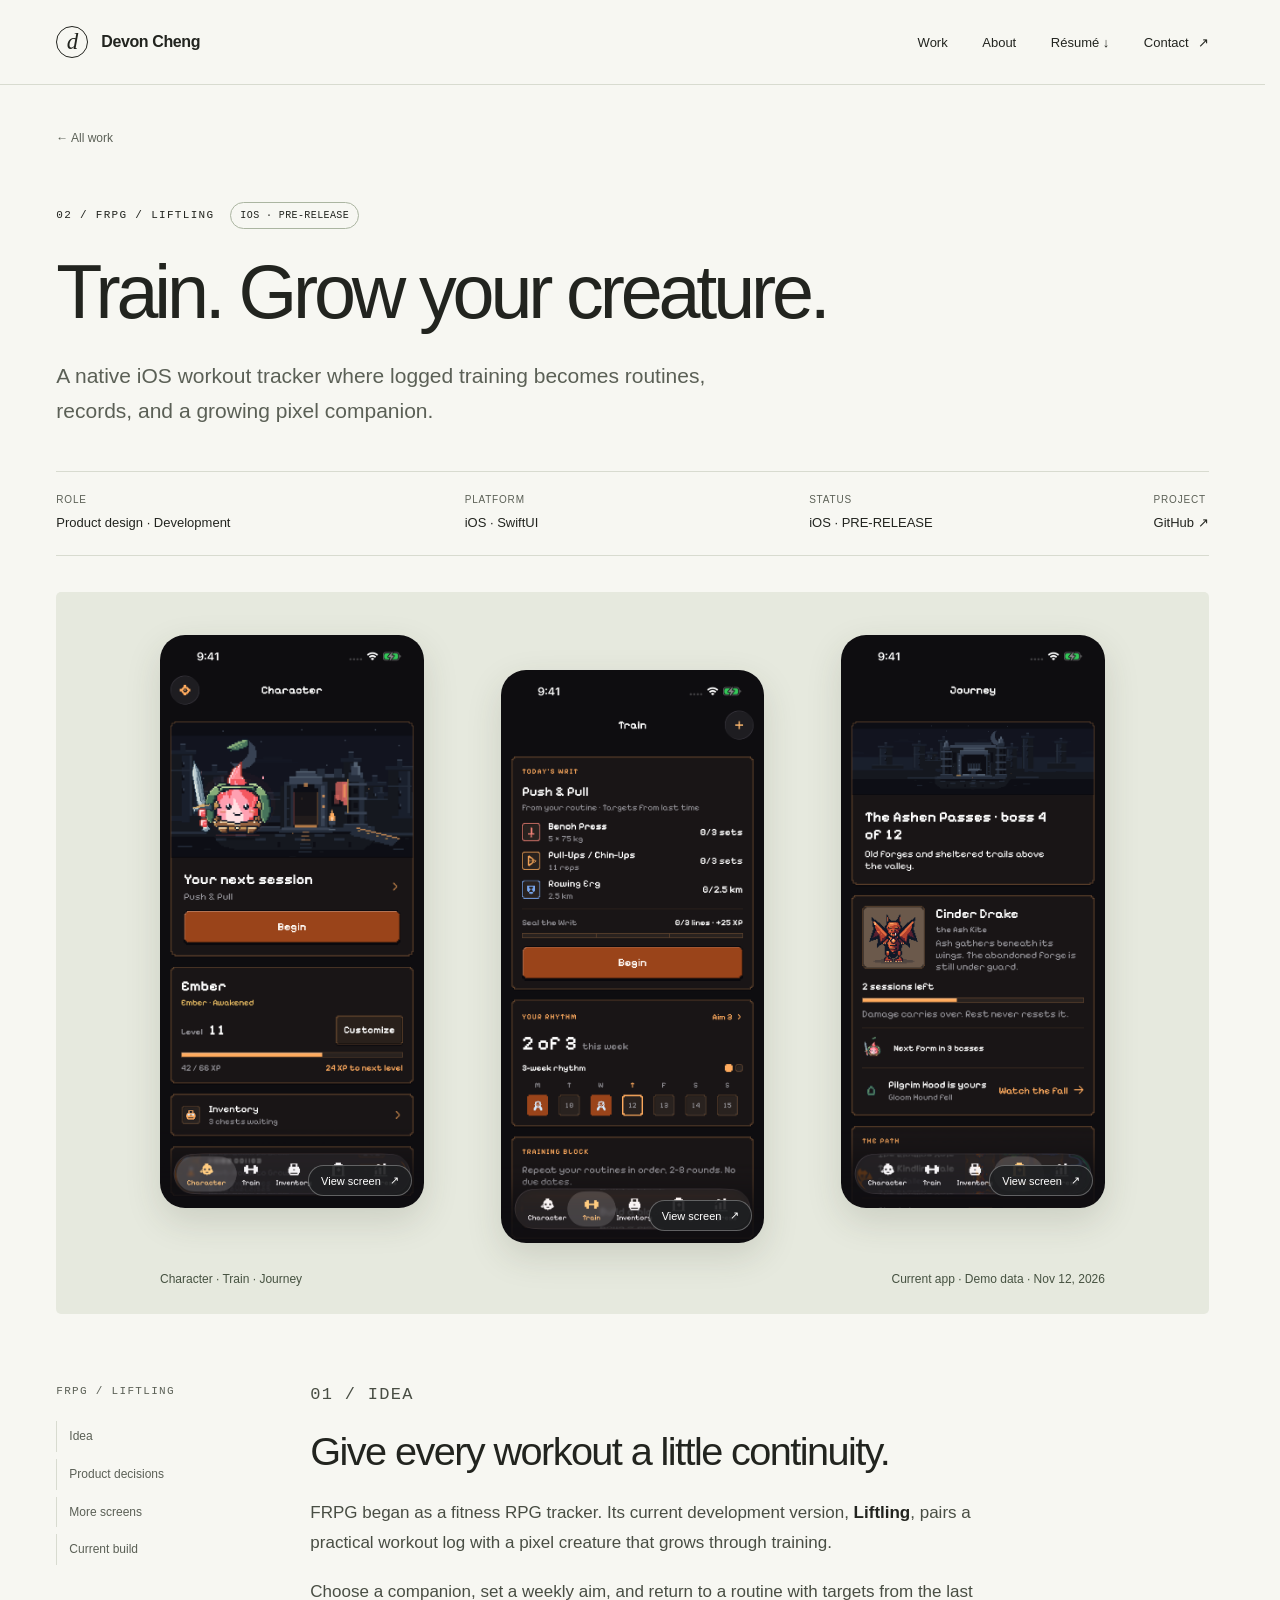
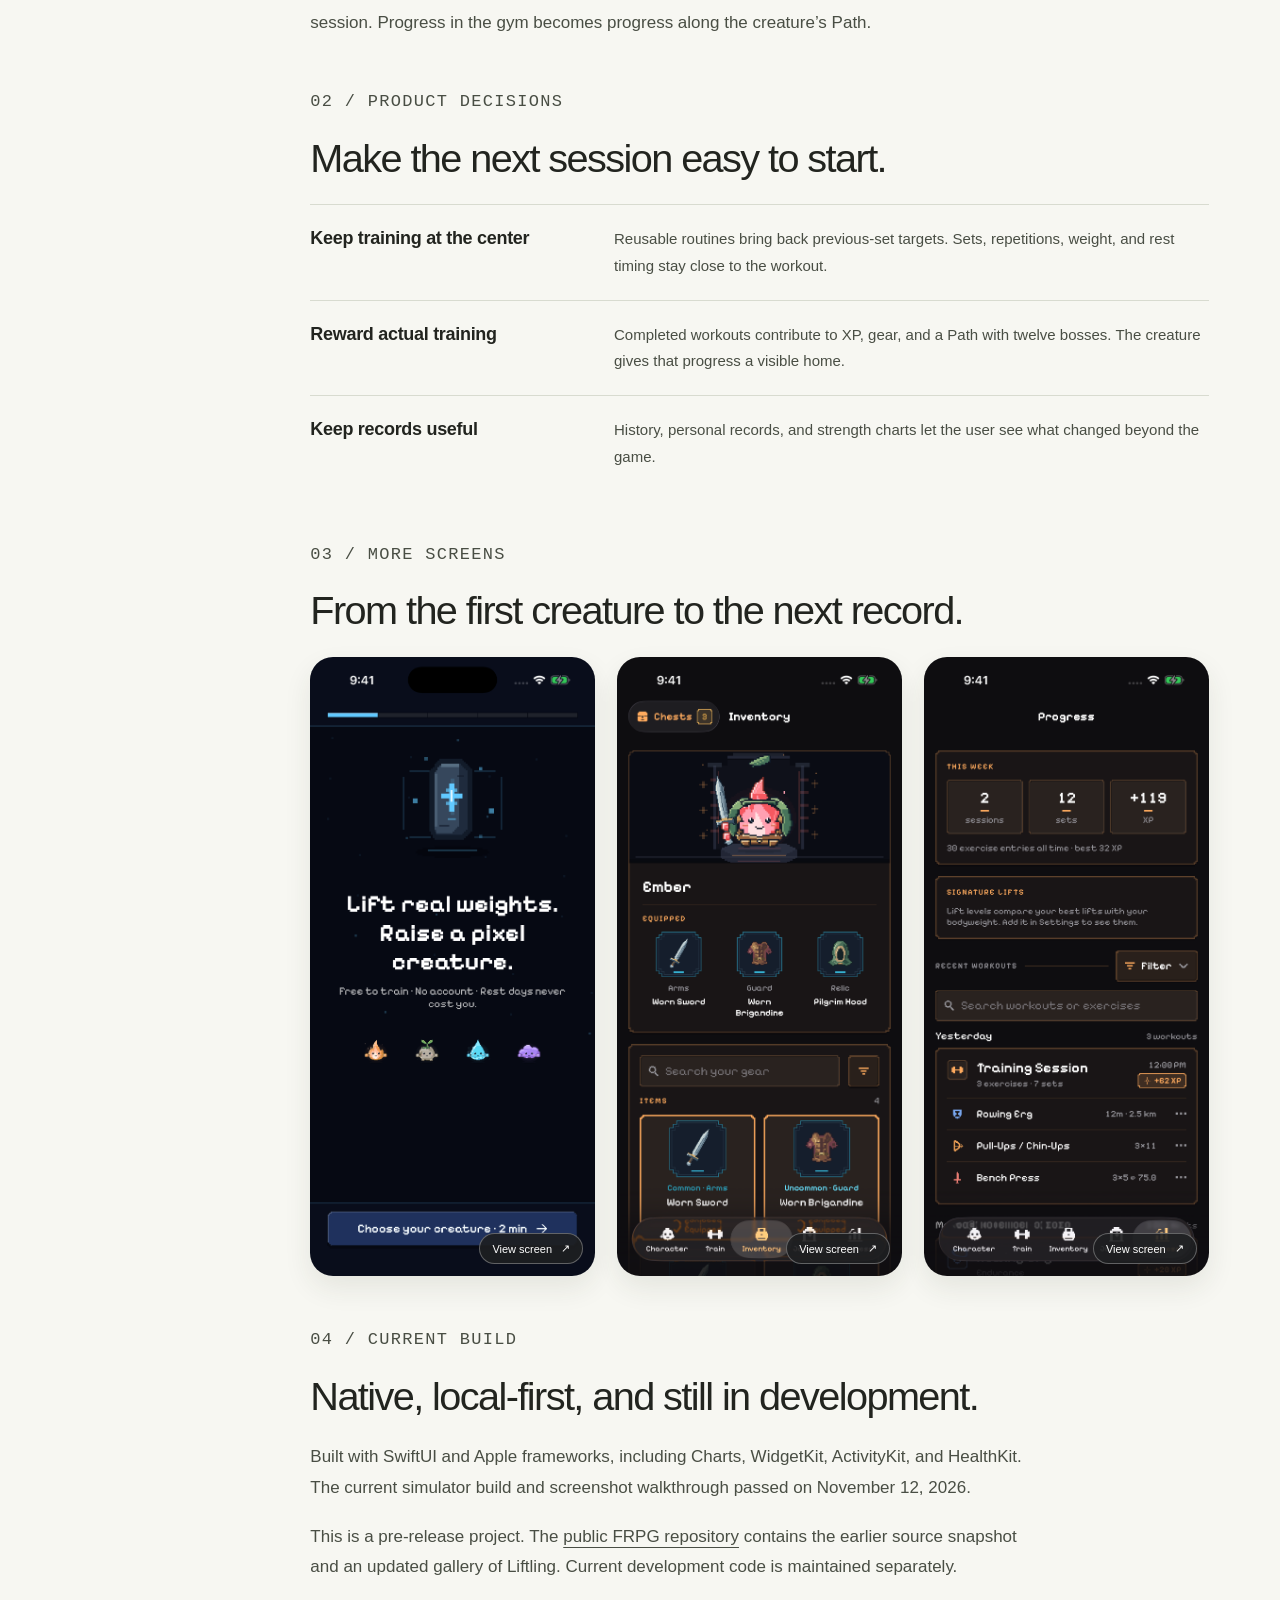
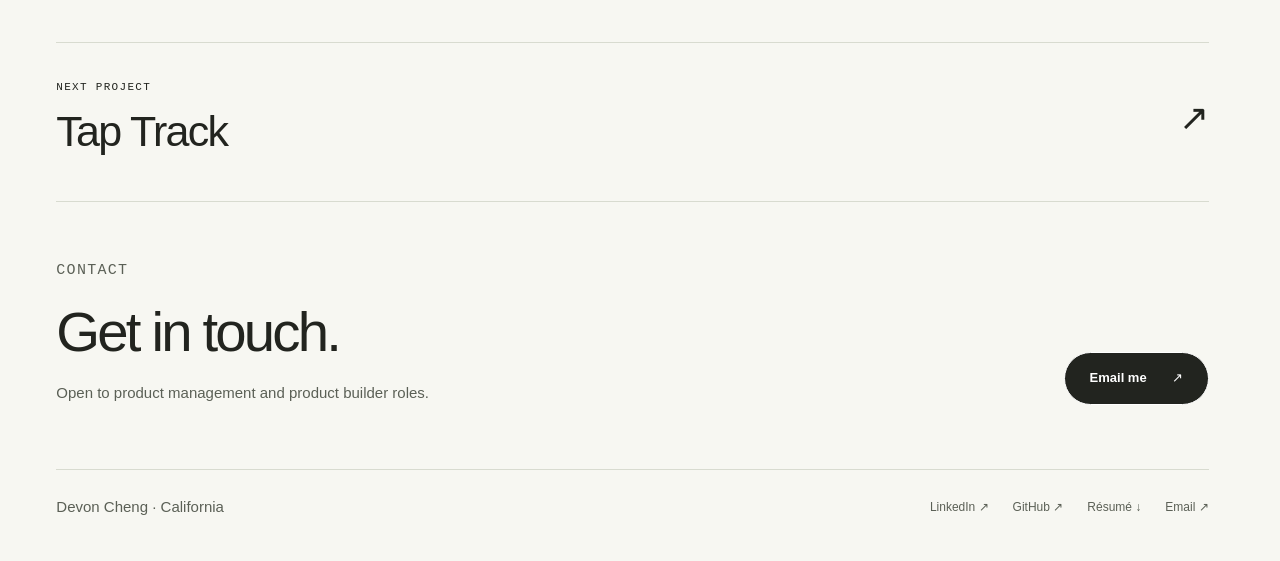
==== projects/frpg/index.html @ b6bb6644 "Refresh FRPG and add Tap Track and Last Tide project galleries" ====
<!doctype html>
<html lang="en">
<head>
<meta charset="utf-8">
<meta name="viewport" content="width=device-width, initial-scale=1">
<meta name="theme-color" content="#f7f7f2">
<title>FRPG / Liftling · Devon Cheng</title>
<meta name="description" content="A native iOS workout tracker where logged training becomes routines, records, and a growing pixel companion.">
<meta property="og:title" content="FRPG / Liftling · Devon Cheng">
<meta property="og:description" content="A native iOS workout tracker where logged training becomes routines, records, and a growing pixel companion.">
<meta property="og:type" content="website">
<meta property="og:url" content="https://devon4899.github.io/projects/frpg/">
<link rel="canonical" href="https://devon4899.github.io/projects/frpg/">
<meta property="og:image" content="https://devon4899.github.io/assets/images/portfolio-share.png">
<meta property="og:image:type" content="image/png">
<meta property="og:image:width" content="1198">
<meta property="og:image:height" content="464">
<meta property="og:image:alt" content="Devon Cheng Portfolio in black and violet type on a cream background">
<meta name="twitter:card" content="summary_large_image">
<meta name="twitter:image" content="https://devon4899.github.io/assets/images/portfolio-share.png">
<meta name="twitter:image:alt" content="Devon Cheng Portfolio in black and violet type on a cream background">
<link rel="icon" href="../../assets/favicon.svg" type="image/svg+xml">
<link rel="stylesheet" href="../../assets/site.css?v=20261112">
<script src="../../assets/site.js" defer></script>
</head>
<body class="frpg-case">
<a class="skip-link" href="#main">Skip to content</a>
<header class="site-header"><div class="header-inner wrap">
<a class="wordmark" href="../../" aria-label="Devon Cheng, home"><span class="monogram" aria-hidden="true">d</span>Devon Cheng</a>
<nav class="main-nav" aria-label="Main navigation">
<a href="../../#work">Work</a><a href="../../#about">About</a>
<a href="../../assets/documents/devon-cheng-resume.pdf" download>Résumé <span aria-hidden="true">↓</span></a>
<a class="nav-contact" href="mailto:yic159@ucsd.edu">Contact <span class="arrow" aria-hidden="true">↗</span></a>
</nav></div></header><main id="main"><section class="case-intro wrap" aria-labelledby="case-title">
<a class="back-link" href="../../#work">← All work</a><p class="eyebrow case-kicker">02 / FRPG / Liftling <span class="status-tag">iOS · PRE-RELEASE</span></p>
<h1 class="case-title" id="case-title">Train. Grow your creature.</h1><p class="case-deck">A native iOS workout tracker where logged training becomes routines, records, and a growing pixel companion.</p>
<dl class="case-meta"><div><dt>Role</dt><dd>Product design · Development</dd></div><div><dt>Platform</dt><dd>iOS · SwiftUI</dd></div><div><dt>Status</dt><dd>iOS · PRE-RELEASE</dd></div><div><dt>Project</dt><dd><a class="meta-link" href="https://github.com/devon4899/FRPG">GitHub ↗</a></dd></div></dl>
<figure class="case-hero frpg-hero"><div class="frpg-hero-phones" role="region" aria-label="Character, Train, and Journey screenshots. Scroll to explore." tabindex="0"><a class="screenshot-link" href="../../assets/images/frpg-character.png" data-lightbox data-caption="Character · Real current app capture · Demonstration data · November 12, 2026" aria-label="Enlarge screenshot: Liftling Character screen with Ember, a pixel creature, XP, and the next workout."><img src="../../assets/images/frpg-character.png" alt="Liftling Character screen with Ember, a pixel creature, XP, and the next workout." width="1206" height="2622" loading="eager" decoding="async"><span class="zoom-hint" aria-hidden="true"><span>View screen</span> ↗</span></a><a class="screenshot-link" href="../../assets/images/frpg-train.png" data-lightbox data-caption="Train · Real current app capture · Demonstration data · November 12, 2026" aria-label="Enlarge screenshot: Liftling Train screen with a Push &amp; Pull routine, set targets, and a weekly training aim."><img src="../../assets/images/frpg-train.png" alt="Liftling Train screen with a Push &amp; Pull routine, set targets, and a weekly training aim." width="1206" height="2622" loading="eager" decoding="async"><span class="zoom-hint" aria-hidden="true"><span>View screen</span> ↗</span></a><a class="screenshot-link" href="../../assets/images/frpg-journey.png" data-lightbox data-caption="Journey · Real current app capture · Demonstration data · November 12, 2026" aria-label="Enlarge screenshot: Liftling Journey screen showing the Path and training-driven boss progression."><img src="../../assets/images/frpg-journey.png" alt="Liftling Journey screen showing the Path and training-driven boss progression." width="1206" height="2622" loading="eager" decoding="async"><span class="zoom-hint" aria-hidden="true"><span>View screen</span> ↗</span></a></div><figcaption><span class="swipe-hint">Swipe to explore →</span><span>Character · Train · Journey</span><span>Current app · Demo data · Nov 12, 2026</span></figcaption></figure></section>
<div class="case-layout wrap"><nav class="case-nav" aria-label="FRPG / Liftling project sections"><p class="eyebrow">FRPG / Liftling</p><a href="#idea">Idea</a><a href="#decisions">Product decisions</a><a href="#screens">More screens</a><a href="#build">Current build</a></nav><div class="story"><section class="story-section compact-story" id="idea"><p class="eyebrow">01 / Idea</p><h2>Give every workout a little continuity.</h2><p>FRPG began as a fitness RPG tracker. Its current development version, <strong>Liftling</strong>, pairs a practical workout log with a pixel creature that grows through training.</p><p>Choose a companion, set a weekly aim, and return to a routine with targets from the last session. Progress in the gym becomes progress along the creature’s Path.</p></section><section class="story-section compact-story" id="decisions"><p class="eyebrow">02 / Product decisions</p><h2>Make the next session easy to start.</h2><div class="short-decisions"><article><h3>Keep training at the center</h3><p>Reusable routines bring back previous-set targets. Sets, repetitions, weight, and rest timing stay close to the workout.</p></article><article><h3>Reward actual training</h3><p>Completed workouts contribute to XP, gear, and a Path with twelve bosses. The creature gives that progress a visible home.</p></article><article><h3>Keep records useful</h3><p>History, personal records, and strength charts let the user see what changed beyond the game.</p></article></div></section><section class="story-section compact-story" id="screens"><p class="eyebrow">03 / More screens</p><h2>From the first creature to the next record.</h2><div class="phone-grid three"><a class="screenshot-link" href="../../assets/images/frpg-onboarding.png" data-lightbox data-caption="Onboarding · Real current app capture · November 12, 2026" aria-label="Enlarge screenshot: Liftling onboarding offers Ember, Sprout, Droplet, and Puff creatures."><img src="../../assets/images/frpg-onboarding.png" alt="Liftling onboarding offers Ember, Sprout, Droplet, and Puff creatures." width="1206" height="2622" loading="lazy" decoding="async"><span class="zoom-hint" aria-hidden="true"><span>View screen</span> ↗</span></a><a class="screenshot-link" href="../../assets/images/frpg-inventory.png" data-lightbox data-caption="Inventory · Real current app capture · Demonstration data · November 12, 2026" aria-label="Enlarge screenshot: Liftling Inventory screen showing earned chests and equipment."><img src="../../assets/images/frpg-inventory.png" alt="Liftling Inventory screen showing earned chests and equipment." width="1206" height="2622" loading="lazy" decoding="async"><span class="zoom-hint" aria-hidden="true"><span>View screen</span> ↗</span></a><a class="screenshot-link" href="../../assets/images/frpg-progress.png" data-lightbox data-caption="Progress · Real current app capture · Demonstration data · November 12, 2026" aria-label="Enlarge screenshot: Liftling Progress screen showing training records and history."><img src="../../assets/images/frpg-progress.png" alt="Liftling Progress screen showing training records and history." width="1206" height="2622" loading="lazy" decoding="async"><span class="zoom-hint" aria-hidden="true"><span>View screen</span> ↗</span></a></div></section><section class="story-section compact-story" id="build"><p class="eyebrow">04 / Current build</p><h2>Native, local-first, and still in development.</h2><p>Built with SwiftUI and Apple frameworks, including Charts, WidgetKit, ActivityKit, and HealthKit. The current simulator build and screenshot walkthrough passed on November 12, 2026.</p><p>This is a pre-release project. The <a href="https://github.com/devon4899/FRPG">public FRPG repository</a> contains the earlier source snapshot and an updated gallery of Liftling. Current development code is maintained separately.</p></section></div></div>
<a class="more-project wrap" href="../tap-track/"><div><p class="eyebrow">NEXT PROJECT</p><h2>Tap Track</h2></div><span class="arrow" aria-hidden="true">↗</span></a></main><footer class="contact wrap" id="contact">
<div class="contact-main"><div><p class="eyebrow">CONTACT</p><h2>Get in touch.</h2><p>Open to product management and product builder roles.</p></div>
<a class="pill-link" href="mailto:yic159@ucsd.edu">Email me <span class="arrow" aria-hidden="true">↗</span></a></div>
<div class="footer-bottom"><p>Devon Cheng · California</p><div class="social-links">
<a href="https://www.linkedin.com/in/devoncheng3/">LinkedIn <span aria-hidden="true">↗</span></a>
<a href="https://github.com/devon4899">GitHub <span aria-hidden="true">↗</span></a>
<a href="../../assets/documents/devon-cheng-resume.pdf" download>Résumé <span aria-hidden="true">↓</span></a>
<a href="mailto:yic159@ucsd.edu">Email <span aria-hidden="true">↗</span></a>
</div></div></footer>
<dialog class="lightbox" aria-label="Enlarged product screenshot" aria-describedby="lightbox-caption">
<div class="lightbox-inner">
<div class="lightbox-top"><p class="lightbox-count" aria-live="polite"></p><div class="lightbox-tools"><a data-original href="#" target="_blank" rel="noopener">Full size ↗</a><button type="button" data-zoom aria-pressed="false">Zoom in</button><button type="button" data-close aria-label="Close screenshot">×</button></div></div>
<div class="lightbox-image-wrap" tabindex="0" role="region" aria-label="Screenshot. Scroll to inspect when zoomed."><img class="lightbox-image" alt=""></div>
<div class="lightbox-bottom"><p class="lightbox-caption" id="lightbox-caption" aria-live="polite"></p><div class="lightbox-controls"><button type="button" data-prev aria-label="Previous screenshot">←</button><button type="button" data-next aria-label="Next screenshot">→</button></div></div>
</div></dialog>
</body></html>
---- assets/site.css ----
@charset "UTF-8";

:root {
  --paper: #f7f7f2;
  --ink: #22241f;
  --muted: #5b6056;
  --line: #d8dbd0;
  --purple: #553ac0;
  --lavender: #ebe6f7;
  --green: #31513d;
  --cream: #e9e5d9;
  --orange: #bd481e;
  --max: 1216px;
  --gutter: clamp(22px, 4.4vw, 72px);
  color-scheme: light;
  font-family: -apple-system, BlinkMacSystemFont, "Segoe UI", sans-serif;
  color: var(--ink);
  background: var(--paper);
  font-synthesis: none;
  text-rendering: optimizeLegibility;
  -webkit-font-smoothing: antialiased;
}
* { box-sizing: border-box; }
html { scroll-behavior: smooth; scroll-padding-top: 108px; scrollbar-gutter: stable; }
body { margin: 0; }
body.modal-open { overflow: hidden; }
::selection { color: #22241f; background: #c9df8e; }
a { color: inherit; text-decoration-thickness: 1px; text-underline-offset: 5px; }
a, button, summary { -webkit-tap-highlight-color: transparent; }
button, input { font: inherit; }
button { color: inherit; }
img { display: block; max-width: 100%; height: auto; }
figure, p, h1, h2, h3, h4, dl, dd { margin: 0; }
button, a, summary { touch-action: manipulation; }
:focus-visible { outline: 3px solid var(--purple); outline-offset: 5px; border-radius: 3px; }
.wrap { width: min(calc(100% - var(--gutter) * 2), var(--max)); margin-inline: auto; }
.skip-link { position: fixed; top: -100px; left: 20px; z-index: 100; padding: 14px 20px; background: var(--ink); color: white; }
.skip-link:focus { top: 14px; }
.site-header { position: sticky; top: 0; z-index: 20; background: rgba(247, 247, 242, .96); border-bottom: 1px solid var(--line); backdrop-filter: blur(16px); }
.header-inner { min-height: 84px; display: flex; align-items: center; justify-content: space-between; gap: 24px; }
.wordmark { display: inline-flex; gap: 13px; align-items: center; text-decoration: none; font-size: 16px; font-weight: 650; letter-spacing: -.4px; white-space: nowrap; }
.monogram { display: grid; place-items: center; width: 32px; height: 32px; border: 1px solid var(--ink); border-radius: 50%; font-family: Georgia, serif; font-size: 23px; font-style: italic; font-weight: 400; }
.main-nav { display: flex; gap: clamp(18px, 2.7vw, 38px); align-items: center; }
.main-nav a { font-size: 13px; text-decoration: none; padding: 10px 0; }
.main-nav a:hover, .main-nav a[aria-current] { color: var(--purple); }
.nav-contact { display: flex; align-items: center; gap: 9px; }
.arrow { display: inline-block; transition: transform .2s ease; }
a:hover .arrow { transform: translate(3px, -2px); }
.eyebrow { font-family: ui-monospace, SFMono-Regular, Menlo, Consolas, monospace; text-transform: uppercase; font-size: 11px; line-height: 1.5; letter-spacing: 1.3px; font-weight: 500; }
.hero { position: relative; isolation: isolate; padding-top: clamp(58px, 7.1vw, 106px); padding-bottom: 58px; }
.hero-top { display: flex; justify-content: space-between; align-items: center; gap: 22px; margin-bottom: 32px; }
.hero-flourish { position: absolute; z-index: -1; inset: 0; width: 100%; height: 100%; overflow: hidden; color: #7965b3; opacity: .23; pointer-events: none; }
.hero-flourish path { vector-effect: non-scaling-stroke; }
.availability { display: flex; align-items: center; gap: 9px; color: var(--muted); font-size: 12px; }
.availability::before { content: ""; width: 6px; height: 6px; border-radius: 50%; background: var(--green); box-shadow: 0 0 0 4px #e6ebdf; }
.hero-layout { display: grid; grid-template-columns: minmax(0, 1.55fr) minmax(250px, .7fr); gap: 45px; align-items: end; }
.hero h1 { font-size: clamp(49px, 6.6vw, 91px); line-height: 1.02; font-weight: 500; letter-spacing: -.065em; }
.hero h1 em { color: var(--purple); font-family: Georgia, "Times New Roman", serif; font-weight: 400; letter-spacing: -.065em; }
.hero-intro { align-self: center; justify-self: end; max-width: 100%; text-align: right; }
.hero-jump .eyebrow { margin-bottom: 12px; color: var(--muted); }
.hero-jump-links { display: flex; flex-wrap: wrap; justify-content: flex-end; gap: 10px; }
.hero-jump-links .pill-link { gap: 12px; padding: 10px 14px; }
.text-link { display: inline-flex; align-items: center; gap: 15px; font-size: 14px; font-weight: 550; text-decoration: none; border-bottom: 1px solid currentColor; padding: 0 0 7px; }
.hero-intro .text-link { margin-top: 20px; }
.hero-bottom { display: flex; align-items: center; justify-content: space-between; margin-top: 63px; padding-top: 22px; border-top: 1px solid var(--line); font-size: 12px; color: var(--muted); }
.hero-bottom a { text-decoration: none; }
.hero-bottom span:first-child { display: inline-flex; align-items: center; gap: 12px; }
.section-heading { display: flex; align-items: baseline; gap: 25px; justify-content: space-between; margin: 36px 0 24px; }
.section-heading h2 { font-size: clamp(28px, 3vw, 38px); line-height: 1.2; font-weight: 500; letter-spacing: -1.6px; }
.section-heading .eyebrow { color: var(--muted); }
.project { border-radius: 5px; overflow: hidden; margin-bottom: 28px; }
.hirenao-project { background: var(--lavender); }
.project-top { padding: clamp(28px, 4.3vw, 58px); display: grid; grid-template-columns: 1.2fr .8fr; gap: 45px; align-items: end; }
.project-name { display: flex; gap: 11px; align-items: center; margin-bottom: 23px; }
.project-name .number { opacity: .58; }
.project h3 { font-weight: 500; font-size: clamp(31px, 3.8vw, 50px); line-height: 1.08; letter-spacing: -.045em; }
.project-summary p { font-size: 16px; line-height: 1.65; max-width: 380px; color: #4c485b; }
.pill-link { display: inline-flex; align-items: center; gap: 25px; text-decoration: none; font-size: 13px; line-height: 1.3; font-weight: 550; border: 1px solid currentColor; border-radius: 40px; padding: 14px 20px; transition: background .2s ease, color .2s ease; }
.pill-link:hover { background: var(--ink); color: var(--paper); border-color: var(--ink); }
.project-summary .pill-link { margin-top: 25px; }
.project-actions { display: flex; flex-wrap: wrap; align-items: center; gap: 12px; margin-top: 24px; }
.project-summary .project-actions .pill-link { margin-top: 0; }
.product-link { min-height: 52px; gap: 14px; padding: 15px 23px; border-color: var(--purple); background: var(--purple); color: #fff; font-size: 16px; font-weight: 650; }
.product-link:hover { border-color: #442da4; background: #442da4; color: #fff; }
.project-image { margin: 0 clamp(24px, 4.3vw, 58px); }
.screenshot-link { display: block; position: relative; text-decoration: none; border-radius: 7px; overflow: hidden; }
.screenshot-link img { width: 100%; }
.project-image .screenshot-link { box-shadow: 0 12px 40px rgba(40, 25, 85, .13); }
.zoom-hint { position: absolute; right: 12px; bottom: 12px; color: #fff; background: rgba(30,31,33,.91); border: 1px solid rgba(255,255,255,.3); border-radius: 30px; padding: 8px 12px; display: flex; align-items: center; gap: 9px; font-size: 11px; transition: background .15s ease; }
.screenshot-link:hover .zoom-hint { background: var(--purple); }
.project-foot { margin: 0 clamp(24px, 4.3vw, 58px); padding: 22px 0 30px; font-size: 12px; line-height: 1.6; color: #514a65; }
.frpg-project { background: #e6e9de; display: grid; grid-template-columns: .8fr 1.2fr; min-height: 650px; }
.frpg-project .project-top { display: flex; flex-direction: column; align-items: flex-start; justify-content: center; gap: 0; padding-right: 0; }
.frpg-project h3 { margin-bottom: 24px; }
.frpg-project .project-summary p { color: #485244; }
.status-tag { display: inline-flex; align-items: center; border: 1px solid #abb5a1; border-radius: 20px; padding: 5px 9px; font-size: 10px; font-weight: 500; letter-spacing: .4px; }
.phone-composition { display: grid; grid-template-columns: 1fr 1fr; gap: 23px; align-items: start; padding: 55px 54px 45px 45px; position: relative; }
.phone-composition .screenshot-link { border-radius: 26px; border: 1px solid rgba(55,50,25,.13); box-shadow: 0 24px 35px rgba(44,51,37,.12); }
.phone-composition .screenshot-link:first-child { margin-top: 45px; transform: rotate(-3deg); }
.phone-composition .screenshot-link:nth-child(2) { transform: rotate(3deg); }
.phone-composition .zoom-hint { right: 9px; bottom: 14px; padding: 7px 9px; }
.small-copy { font-size: 12px; line-height: 1.6; color: var(--muted); }
.frpg-project .small-copy { margin-top: 30px; max-width: 290px; }
.about { padding-block: clamp(70px, 9vw, 125px); display: grid; grid-template-columns: .85fr 1.15fr; gap: clamp(48px, 8vw, 110px); }
.about-copy h2 { font-size: clamp(34px, 3.7vw, 48px); line-height: 1.13; letter-spacing: -.045em; font-weight: 500; margin: 22px 0 24px; }
.about-copy p { font-size: 16px; line-height: 1.75; color: var(--muted); margin-bottom: 15px; }
.about-copy .text-link { margin-top: 13px; }
.experience { padding-top: 3px; }
.experience-entry { display: grid; grid-template-columns: 1fr auto; column-gap: 15px; padding: 27px 0; border-bottom: 1px solid var(--line); }
.experience-entry:first-child { border-top: 1px solid var(--line); }
.experience-entry h3 { font-size: 20px; font-weight: 550; letter-spacing: -.4px; }
.experience-entry .date { font-size: 12px; color: var(--muted); align-self: center; }
.experience-entry .role { margin-top: 8px; font-size: 13px; color: var(--muted); }
.experience-entry p { margin-top: 13px; grid-column: 1 / -1; font-size: 14px; line-height: 1.7; color: #464b41; }
.contact { padding: 57px 0 42px; border-top: 1px solid var(--line); }
.contact-main { display: flex; align-items: end; justify-content: space-between; gap: 30px; }
.contact h2 { font-size: clamp(35px, 4.4vw, 59px); line-height: 1.1; letter-spacing: -.05em; font-weight: 500; margin: 18px 0; }
.contact p { color: var(--muted); font-size: 15px; line-height: 1.6; }
.contact .pill-link { padding: 17px 25px; background: var(--ink); color: white; flex-shrink: 0; }
.contact .pill-link:hover { background: var(--purple); border-color: var(--purple); }
.footer-bottom { display: flex; justify-content: space-between; align-items: center; gap: 25px; margin-top: 64px; padding-top: 25px; border-top: 1px solid var(--line); color: var(--muted); font-size: 12px; }
.social-links { display: flex; flex-wrap: wrap; gap: 24px; }
.social-links a { text-decoration: none; }
.social-links a:hover { text-decoration: underline; }

/* Project stories share navigation and type, with an individual color palette. */
.case-intro { padding-top: 43px; }
.back-link { display: inline-flex; align-items: center; gap: 10px; color: var(--muted); font-size: 12px; text-decoration: none; }
.case-kicker { margin-top: 56px; display: flex; align-items: center; gap: 16px; }
.case-title { max-width: 1000px; font-weight: 500; font-size: clamp(44px, 5.9vw, 80px); line-height: 1.06; letter-spacing: -.055em; margin: 23px 0 27px; }
.case-deck { max-width: 710px; font-size: clamp(17px, 1.75vw, 21px); color: var(--muted); line-height: 1.65; }
.case-intro > .product-link { margin-top: 24px; }
.case-meta { display: grid; grid-template-columns: 1.2fr 1fr 1fr auto; gap: 25px; margin: 43px 0 36px; padding: 22px 0; border-block: 1px solid var(--line); }
.case-meta dt { color: var(--muted); font-size: 10px; letter-spacing: .8px; text-transform: uppercase; margin-bottom: 8px; }
.case-meta dd { font-size: 13px; line-height: 1.5; }
.case-meta .meta-link { align-self: center; font-size: 13px; text-decoration: none; }
.case-hero { padding: clamp(20px, 3.6vw, 50px); background: var(--lavender); border-radius: 5px; }
.case-hero .screenshot-link { box-shadow: 0 12px 35px rgba(40, 25, 85, .17); }
.case-hero figcaption { margin-top: 17px; font-size: 12px; color: #514a65; line-height: 1.6; display: flex; justify-content: space-between; gap: 15px; }
.case-layout { display: grid; grid-template-columns: 190px minmax(0, 1fr); gap: clamp(35px, 5vw, 75px); padding-top: 66px; }
.case-nav { position: sticky; top: 116px; height: fit-content; display: flex; flex-direction: column; align-items: start; gap: 7px; padding-top: 3px; }
.case-nav .eyebrow { color: var(--muted); margin-bottom: 14px; }
.case-nav a { display: block; padding: 7px 0 7px 12px; border-left: 1px solid var(--line); font-size: 12px; line-height: 1.4; text-decoration: none; color: var(--muted); }
.case-nav a:hover, .case-nav a[aria-current] { border-left: 2px solid var(--purple); padding-left: 11px; color: var(--purple); }
.story { min-width: 0; }
.story-section { margin-bottom: 65px; }
.story-section h2 { font-size: clamp(29px, 3.1vw, 40px); font-weight: 500; letter-spacing: -.04em; line-height: 1.15; margin: 14px 0 23px; }
.story-section > p { font-size: 17px; line-height: 1.8; color: #494e44; max-width: 790px; margin-bottom: 18px; }
.story-section p strong { color: var(--ink); font-weight: 600; }
.story-section .callout { background: #efeee5; border-left: 2px solid #8b8d68; padding: 22px 25px; margin-top: 26px; font-size: 16px; line-height: 1.75; }
.decision { display: grid; grid-template-columns: 34px 1fr; gap: 15px; padding: 27px 0; border-top: 1px solid var(--line); }
.decision-number { font-size: 12px; color: var(--purple); font-family: ui-monospace, monospace; padding-top: 5px; }
.decision h3 { font-weight: 550; font-size: 22px; letter-spacing: -.5px; line-height: 1.3; margin-bottom: 12px; }
.decision p { font-size: 16px; line-height: 1.75; color: #494e44; }
.decision p + p { margin-top: 12px; }
.decision .tradeoff { font-size: 13px; color: var(--muted); }
.workflow-figure { margin-top: 28px; }
.workflow-figure .screenshot-link { border: 1px solid #d4d5cf; border-radius: 7px; }
.workflow-figure figcaption { margin-top: 13px; font-size: 13px; color: var(--muted); line-height: 1.6; }
.workflow-figure figcaption strong { font-weight: 550; color: var(--ink); }
.figure-number { color: var(--purple); font-family: ui-monospace, monospace; font-size: 11px; margin-right: 10px; }
.next-test { padding: 29px; background: var(--lavender); border-radius: 5px; margin-top: 30px; }
.next-test h3 { font-size: 20px; font-weight: 550; letter-spacing: -.3px; margin-bottom: 12px; }
.next-test p { font-size: 15px; color: #4a425b; line-height: 1.75; }
details { border-block: 1px solid var(--line); padding: 20px 0; margin-top: 30px; }
details + details { border-top: 0; margin-top: 0; }
summary { cursor: pointer; font-size: 14px; font-weight: 550; line-height: 1.6; }
details p { font-size: 14px; line-height: 1.8; color: var(--muted); margin: 18px 0 3px; }
details a { text-decoration-color: #9d91c0; }
.more-project { display: flex; justify-content: space-between; align-items: center; gap: 25px; padding: 36px 0 45px; margin-top: 10px; border-top: 1px solid var(--line); text-decoration: none; }
.more-project h2 { font-size: clamp(28px, 3.4vw, 43px); font-weight: 500; letter-spacing: -.04em; margin-top: 12px; }
.more-project .arrow { font-size: 36px; }
.frpg-case { --purple: #3d5d43; --lavender: #e6e9de; }
.frpg-hero { background: #e6e9de; padding: 43px 9% 25px; }
.frpg-hero-phones { display: grid; grid-template-columns: repeat(3, 1fr); gap: clamp(25px, 6vw, 80px); align-items: start; }
.frpg-hero-phones .screenshot-link { border-radius: 25px; box-shadow: 0 13px 35px rgba(56,62,43,.15); }
.frpg-hero-phones > :nth-child(2) { margin-top: 35px; }
.frpg-hero figcaption { margin-top: 27px; color: #465241; }
.phone-grid { display: grid; grid-template-columns: repeat(2, minmax(0, 1fr)); gap: 28px; align-items: start; }
.phone-grid.three { grid-template-columns: repeat(3, minmax(0, 1fr)); gap: 22px; }
.phone-grid .workflow-figure { margin-top: 14px; }
.phone-grid .screenshot-link { max-width: 330px; margin-inline: auto; border-radius: 23px; box-shadow: 0 12px 28px rgba(45,50,35,.09); }
.frpg-case .next-test p { color: #3d4b3a; }
.frpg-case .workflow-figure figcaption { margin-top: 18px; }

.gallery-tabs { display: flex; gap: 7px; margin-bottom: 22px; }
.gallery-tabs button { cursor: pointer; border: 1px solid #b9b0cf; background: transparent; color: #453955; padding: 12px 23px; border-radius: 30px; font-size: 13px; line-height: 1.3; }
.gallery-tabs button[aria-selected="true"] { background: var(--ink); border-color: var(--ink); color: white; }
.gallery-tabs button:hover { border-color: var(--ink); }
.gallery-panel { margin: 0; }
.gallery-panel .screenshot-link { aspect-ratio: 16/9; background: #171719; }
.gallery-panel .screenshot-link img { width: 100%; height: 100%; object-fit: contain; }
.gallery-panel figcaption { display: block; }
.gallery-panel figcaption strong { margin-right: 5px; }
.compact-story { margin-bottom: 49px; }
.short-decisions { display: grid; grid-template-columns: 1fr; }
.short-decisions article { padding: 21px 0; display: grid; grid-template-columns: minmax(150px, .75fr) 1.6fr; gap: 25px; border-top: 1px solid var(--line); }
.short-decisions h3 { font-size: 18px; line-height: 1.4; font-weight: 550; letter-spacing: -.3px; }
.short-decisions p { font-size: 15px; line-height: 1.75; color: #494e44; }
.compact-story > p { max-width: 720px; }
.compact-story details .phone-grid { margin-top: 22px; }
.compact-story details .phone-grid .screenshot-link { max-width: 260px; }
@media (max-width: 760px) {
  .gallery-tabs { margin-bottom: 17px; gap: 6px; }
  .gallery-tabs button { padding: 11px 16px; font-size: 12px; }
  .short-decisions article { grid-template-columns: 1fr; gap: 9px; padding: 19px 0; }
  .compact-story { margin-bottom: 39px; }
}

/* Native dialog supplies focus containment and Escape behavior. */
.lightbox { border: 0; background: #151612; color: #f7f7f2; width: min(1500px, 96vw); max-width: 96vw; height: min(94vh, 1200px); max-height: 94dvh; padding: 0; border-radius: 10px; overflow: hidden; }
.lightbox::backdrop { background: rgba(15,17,13,.87); backdrop-filter: blur(5px); }
.lightbox-inner { height: 100%; display: flex; flex-direction: column; }
.lightbox-top { display: flex; justify-content: space-between; align-items: center; padding: 10px 16px 8px 22px; flex-shrink: 0; gap: 20px; }
.lightbox-top p { color: #bfc4b5; font-size: 11px; }
.lightbox-tools { display: flex; align-items: center; gap: 14px; }
.lightbox-tools a { font-size: 12px; color: #e0e5d7; padding-block: 14px; }
.lightbox-tools button[data-zoom] { border-radius: 30px; width: auto; padding-inline: 16px; font-size: 12px; }
.lightbox button { border: 1px solid #646957; background: none; color: #fff; border-radius: 50%; width: 44px; height: 44px; cursor: pointer; display: grid; place-items: center; font-size: 21px; }
.lightbox button:hover { background: #3a4130; }
.lightbox :focus-visible { outline-color: #d2dbae; }
.lightbox-image-wrap { flex: 1; min-height: 0; padding-inline: 22px; overflow: hidden; }
.lightbox-image { width: 100%; height: 100%; max-width: 100%; max-height: 100%; object-fit: contain; }
.lightbox.is-zoomed .lightbox-image-wrap { display: block; overflow: auto; }
.lightbox.is-zoomed .lightbox-image { width: auto; height: auto; max-width: none; max-height: none; margin-inline: auto; }
.lightbox-bottom { flex-shrink: 0; display: flex; justify-content: space-between; align-items: center; gap: 20px; padding: 17px 22px; }
.lightbox-caption { font-size: 13px; line-height: 1.6; color: #d1d5c9; max-width: 900px; }
.lightbox-controls { display: flex; gap: 10px; flex-shrink: 0; }
.no-page { min-height: 65vh; display: flex; flex-direction: column; justify-content: center; align-items: flex-start; gap: 24px; }
.no-page h1 { font-size: clamp(44px, 7vw, 80px); font-weight: 500; letter-spacing: -.05em; }
.no-page p { color: var(--muted); line-height: 1.7; }

@media (prefers-reduced-motion: no-preference) {
  .has-motion [data-reveal] { opacity: 0; transform: translateY(16px); transition: opacity .7s ease, transform .7s ease; }
  .has-motion [data-reveal].is-visible { opacity: 1; transform: none; }
}
@media (min-width: 1500px) { .hero h1 { font-size: 96px; } }
@media (max-width: 1000px) {
  .hero-layout { grid-template-columns: 1.4fr 1fr; gap: 35px; }
  .hero h1 { font-size: clamp(48px, 7vw, 72px); }
  .project-top { gap: 28px; }
  .frpg-project { min-height: 540px; grid-template-columns: .9fr 1.1fr; }
  .phone-composition { padding: 50px 30px 40px; gap: 16px; }
  .frpg-project .project-top { padding: 35px 0 35px 35px; }
  .about { gap: 55px; }
  .case-layout { grid-template-columns: 150px minmax(0, 1fr); gap: 35px; }
  .phone-grid.three { gap: 14px; }
}
@media (max-width: 760px) {
  .header-inner { min-height: 74px; gap: 16px; }
  .wordmark { font-size: 14px; gap: 9px; }
  .monogram { width: 29px; height: 29px; font-size: 20px; }
  .main-nav { gap: 17px; }
  .main-nav a { font-size: 12px; }
  .nav-contact { display: none; }
  .hero { padding-top: 48px; padding-bottom: 27px; }
  .hero-top { margin-bottom: 28px; }
  .hero-flourish { height: clamp(120px, 37vw, 235px); opacity: .15; }
  .hero-top .availability { display: none; }
  .hero-layout { grid-template-columns: 1fr; gap: 30px; }
  .hero h1 { font-size: clamp(49px, 10.7vw, 77px); }
  .hero-intro { justify-self: center; text-align: center; }
  .hero-jump-links { justify-content: center; }
  .hero-bottom { margin-top: 36px; padding-top: 18px; }
  .hero-bottom .city { display: none; }
  .section-heading { margin: 26px 0 21px; }
  .section-heading .eyebrow { font-size: 9px; }
  .project-top { padding: 28px; grid-template-columns: 1fr; gap: 22px; }
  .project-name { margin-bottom: 19px; }
  .project h3 { font-size: 37px; }
  .project-summary p { font-size: 15px; }
  .project-summary .pill-link { margin-top: 20px; }
  .project-image { margin-inline: 18px; }
  .project-foot { margin-inline: 26px; padding-block: 20px 25px; }
  .project-image .zoom-hint { font-size: 10px; right: 7px; bottom: 7px; padding: 6px 9px; }
  .frpg-project { display: block; }
  .frpg-project .project-top { padding: 29px 29px 0; }
  .frpg-project .small-copy { margin-top: 20px; }
  .phone-composition { padding: 25px 35px 35px; gap: 21px; max-width: 520px; margin-inline: auto; }
  .phone-composition .screenshot-link:first-child { margin-top: 25px; }
  .phone-composition .screenshot-link { border-radius: 20px; }
  .phone-composition .zoom-hint { padding: 6px 9px; font-size: 10px; right: 7px; }
  .about { grid-template-columns: 1fr; gap: 40px; padding-block: 65px; }
  .about-copy { max-width: 520px; }
  .about-copy h2 { max-width: 430px; }
  .experience-entry { padding-block: 23px; }
  .contact { padding-top: 42px; }
  .contact-main { align-items: flex-start; flex-direction: column; }
  .footer-bottom { align-items: flex-start; flex-direction: column-reverse; margin-top: 44px; gap: 23px; }
  .case-intro { padding-top: 29px; }
  .case-kicker { margin-top: 35px; }
  .case-title { margin-top: 20px; font-size: clamp(42px, 8.7vw, 64px); }
  .case-meta { grid-template-columns: 1fr 1fr; margin-block: 30px; row-gap: 25px; }
  .case-deck { font-size: 18px; }
  .case-hero { padding: 17px; }
  .case-hero figcaption { flex-direction: column; font-size: 11px; gap: 7px; }
  .case-layout { display: block; padding-top: 26px; }
  .case-nav { position: static; flex-direction: row; flex-wrap: wrap; gap: 5px 18px; border-bottom: 1px solid var(--line); padding: 0 0 22px; margin-bottom: 38px; }
  .case-nav .eyebrow { display: none; }
  .case-nav a { padding-left: 0; border: 0; }
  .case-nav a:hover, .case-nav a[aria-current] { border: 0; padding-left: 0; }
  .story-section { margin-bottom: 48px; }
  .story-section > p { font-size: 16px; line-height: 1.8; }
  .story-section h2 { margin-bottom: 19px; }
  .decision { grid-template-columns: 25px 1fr; gap: 12px; }
  .decision h3 { font-size: 21px; }
  .decision p { font-size: 15px; }
  .story-section .callout { padding: 20px; font-size: 15px; }
  .next-test { padding: 24px; }
  .frpg-hero { padding: 24px 24px 20px; }
  .frpg-hero-phones { gap: 17px; }
  .frpg-hero-phones .screenshot-link { border-radius: 15px; }
  .frpg-hero-phones > :nth-child(2) { margin-top: 20px; }
  .frpg-hero-phones .zoom-hint { right: 7px; bottom: 8px; font-size: 10px; padding: 5px 7px; }
  .frpg-hero-phones .zoom-hint span { display: none; }
  .phone-grid { gap: 20px; }
  .phone-grid.three { grid-template-columns: 1fr 1fr; gap: 20px; }
  .phone-grid.three > :last-child { max-width: 50%; grid-column: 1 / -1; justify-self: center; }
  .phone-grid .screenshot-link { border-radius: 17px; }
  .phone-grid figcaption { font-size: 12px; }
  .lightbox { width: 100vw; max-width: 100vw; height: 100dvh; max-height: 100dvh; border-radius: 0; }
  .lightbox-image-wrap { padding-inline: 8px; }
  .lightbox-top { padding: 8px 10px 8px 17px; }
  .lightbox-top .lightbox-count { max-width: 100px; line-height: 1.6; }
  .lightbox-tools { gap: 8px; }
  .lightbox-tools a { font-size: 11px; }
  .lightbox-tools button[data-zoom] { padding-inline: 11px; }
  .lightbox-bottom { padding: 14px; gap: 12px; }
  .lightbox-caption { font-size: 12px; }
  .lightbox-controls { gap: 5px; }
  .lightbox-controls button { width: 40px; height: 40px; }
}
@media (max-width: 380px) {
  .main-nav { gap: 12px; }
  .wordmark { font-size: 12px; }
  .wordmark .monogram { display: none; }
  .hero h1 { font-size: 47px; }
  .project h3 { font-size: 32px; }
  .project-top { padding: 24px; }
  .phone-composition { padding-inline: 26px; gap: 15px; }
  .frpg-hero-phones { grid-template-columns: 1fr 1fr; }
  .frpg-hero-phones > :last-child { display: none; }
}
@media (prefers-reduced-motion: reduce) {
  html { scroll-behavior: auto; }
  *, *::before, *::after { animation-duration: .01ms !important; animation-iteration-count: 1 !important; transition-duration: .01ms !important; }
}
@media print {
  .site-header, .case-nav, .contact, .zoom-hint, .more-project, .back-link { display: none; }
  .wrap { width: 100%; }
  .case-layout { display: block; }
  .has-motion [data-reveal] { opacity: 1; transform: none; }
  a { color: inherit; }
  .story-section { break-inside: avoid; }
}

@media (max-width: 760px) {
  .frpg-hero-phones { grid-template-columns: repeat(3, min(68vw, 270px)); overflow-x: auto; scroll-snap-type: x mandatory; padding: 4px 3px 20px; gap: 18px; }
  .frpg-hero-phones .screenshot-link { scroll-snap-align: start; }
  .frpg-hero-phones > :nth-child(2) { margin-top: 0; }
  .frpg-hero-phones > :last-child { display: block; }
}

/* Two real screens share one frame; each opens its own full capture. */
.split-stage { position: relative; aspect-ratio: 2.45; background: #0b0b0c; border-radius: 7px; overflow: hidden; box-shadow: 0 12px 40px rgba(40, 25, 85, .13); }
.split-stage .screenshot-link { position: absolute; inset-block: 0; border-radius: 0; box-shadow: none; }
.split-stage .screenshot-link img { height: 100%; width: 100%; object-fit: cover; }
.split-profile { left: 0; width: 64%; clip-path: polygon(0 0,100% 0,71.875% 100%,0 100%); }
.split-greenroom { right: 0; width: 54%; clip-path: polygon(33.333% 0,100% 0,100% 100%,0 100%); }
.split-profile img { object-position: left center; }
.split-greenroom img { object-position: 54% center; }
.split-divider { position: absolute; inset: 0; width: 100%; height: 100%; pointer-events: none; }
.split-divider line { stroke: var(--lavender); stroke-width: 6px; }
.screen-label { position: absolute; bottom: 16px; left: 16px; color: white; background: #24242bee; border: 1px solid #777483; border-radius: 30px; padding: 9px 14px; font-size: 12px; display: flex; gap: 12px; }
.split-greenroom .screen-label { left: auto; right: 16px; }
.split-stage a:focus-visible { outline-offset: -5px; outline-color: #bba8ff; }
.gallery-panel .screenshot-link { aspect-ratio: 989/633; }
.gallery-source { margin-top: 12px; font-size: 10px; line-height: 1.6; color: #655c75; }
.swipe-hint { display: none; }
@media (max-width: 760px) {
  .swipe-hint { display: block; font-size: 11px; line-height: 1.6; color: #514a65; }
  .project-image.swipe-hint { margin-top: 12px; }
  .frpg-hero .swipe-hint { color: #465241; }
  .split-stage { aspect-ratio: 1.3; }
  .split-profile { width: 68%; clip-path: polygon(0 0,100% 0,73.529% 100%,0 100%); }
  .split-greenroom { width: 50%; clip-path: polygon(36% 0,100% 0,100% 100%,0 100%); }
  .split-divider { display: none; }
  .split-profile img { object-position: 25% center; }
  .split-greenroom img { object-position: 53% center; }
  .screen-label { left: 8px; bottom: 8px; font-size: 10px; padding: 7px 9px; gap: 7px; }
  .split-greenroom .screen-label { right: 8px; }
}

@media (max-width: 760px) {
  .split-stage { display: flex; aspect-ratio: auto; overflow-x: auto; scroll-snap-type: x mandatory; }
  .split-stage .screenshot-link { position: relative; inset: auto; width: 100%; flex: 0 0 100%; clip-path: none; scroll-snap-align: start; }
  .split-stage .screenshot-link img { width: 100%; height: auto; object-fit: contain; }
}

/* Native app and Roblox projects, using the portfolio's existing grid. */
.taptrack-project { background: #f0e8e1; }
.taptrack-project .project-summary p { color: #5c4c48; }
.taptrack-case { --purple: #934c48; --lavender: #f0e8e1; }
.taptrack-hero { background: #f0e8e1; }
.last-tide-project { background: #e2e9e7; }
.last-tide-project .project-summary p { color: #455b57; }
.last-tide-case { --purple: #315b57; --lavender: #e2e9e7; }
.last-tide-hero { background: #e2e9e7; padding: clamp(16px, 2.8vw, 36px); }
.last-tide-hero figcaption { color: #455b57; }
.last-tide-project .project-image { margin-bottom: 0; }
.project-name, .case-kicker { flex-wrap: wrap; }
.scene-grid { display: grid; gap: 24px; }
.scene-grid figure { margin: 0; }
.scene-grid figcaption { margin-top: 12px; color: var(--muted); font-size: 13px; line-height: 1.6; }
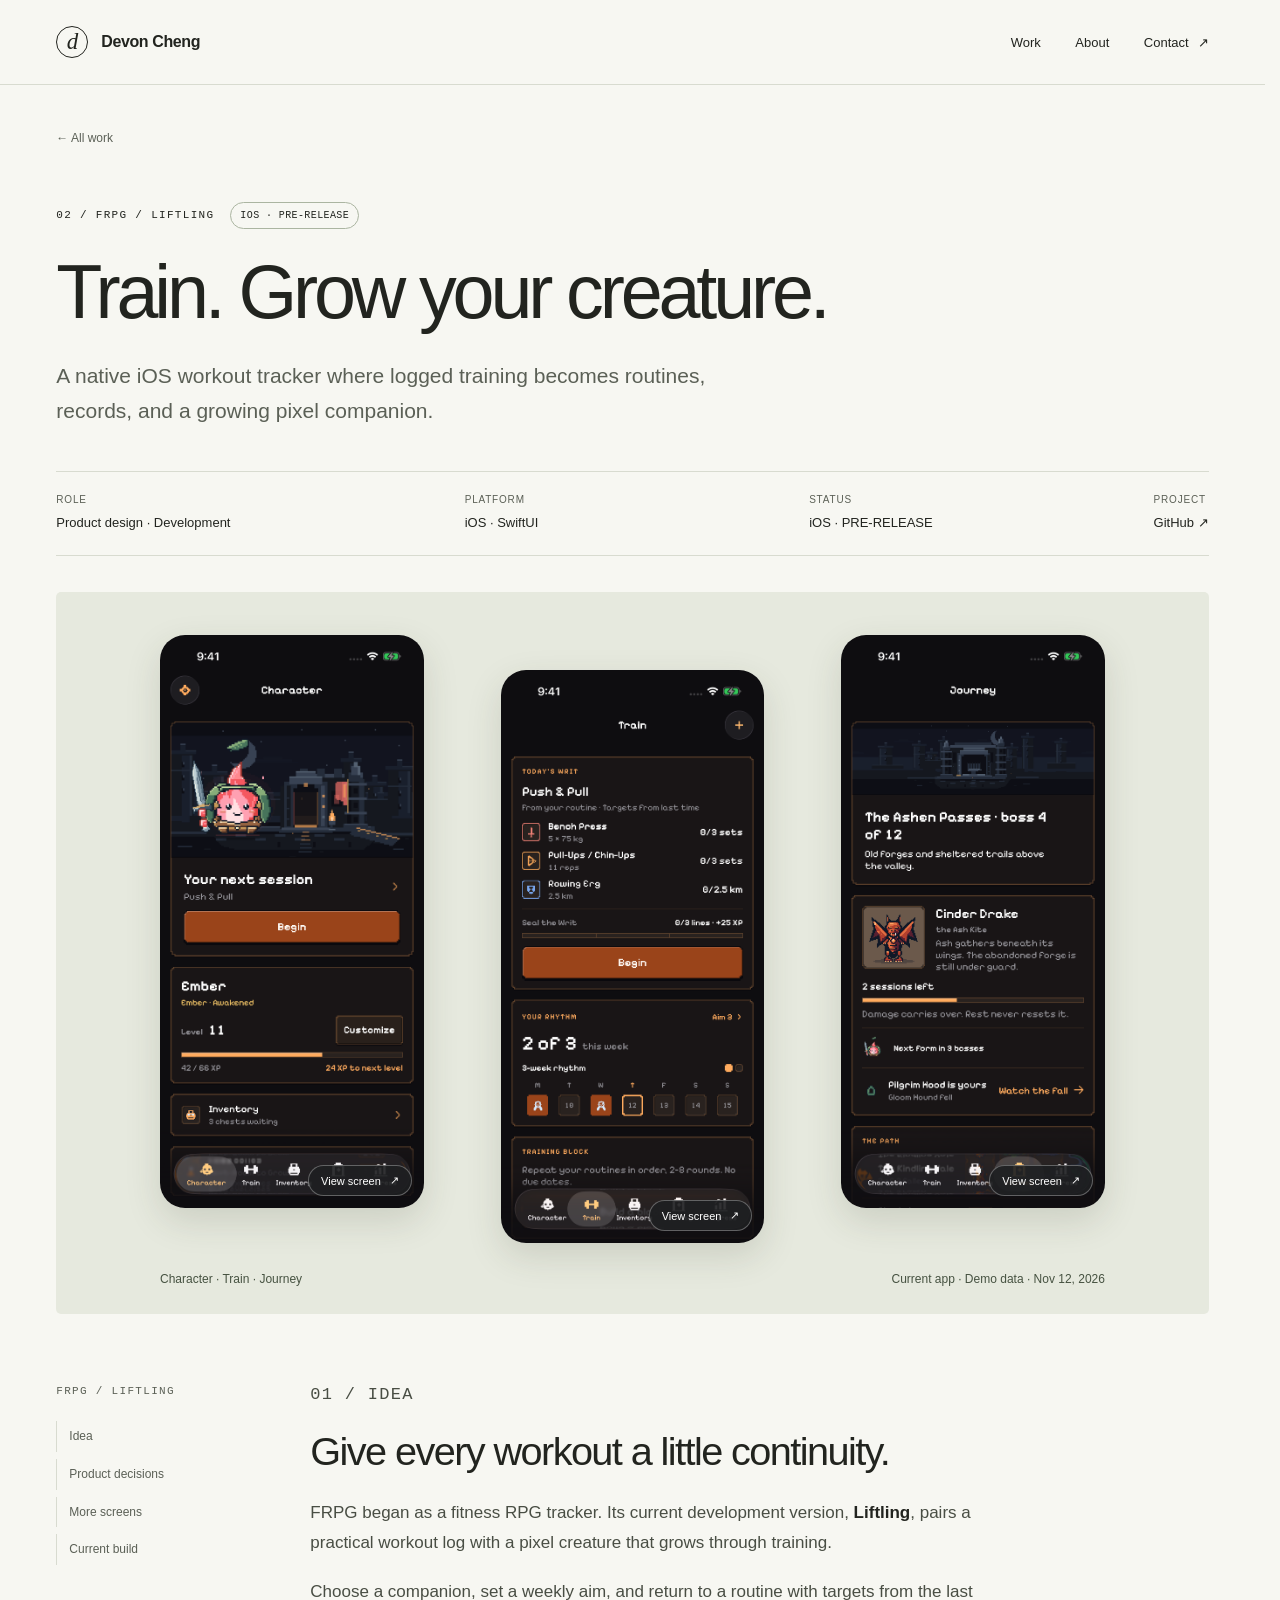
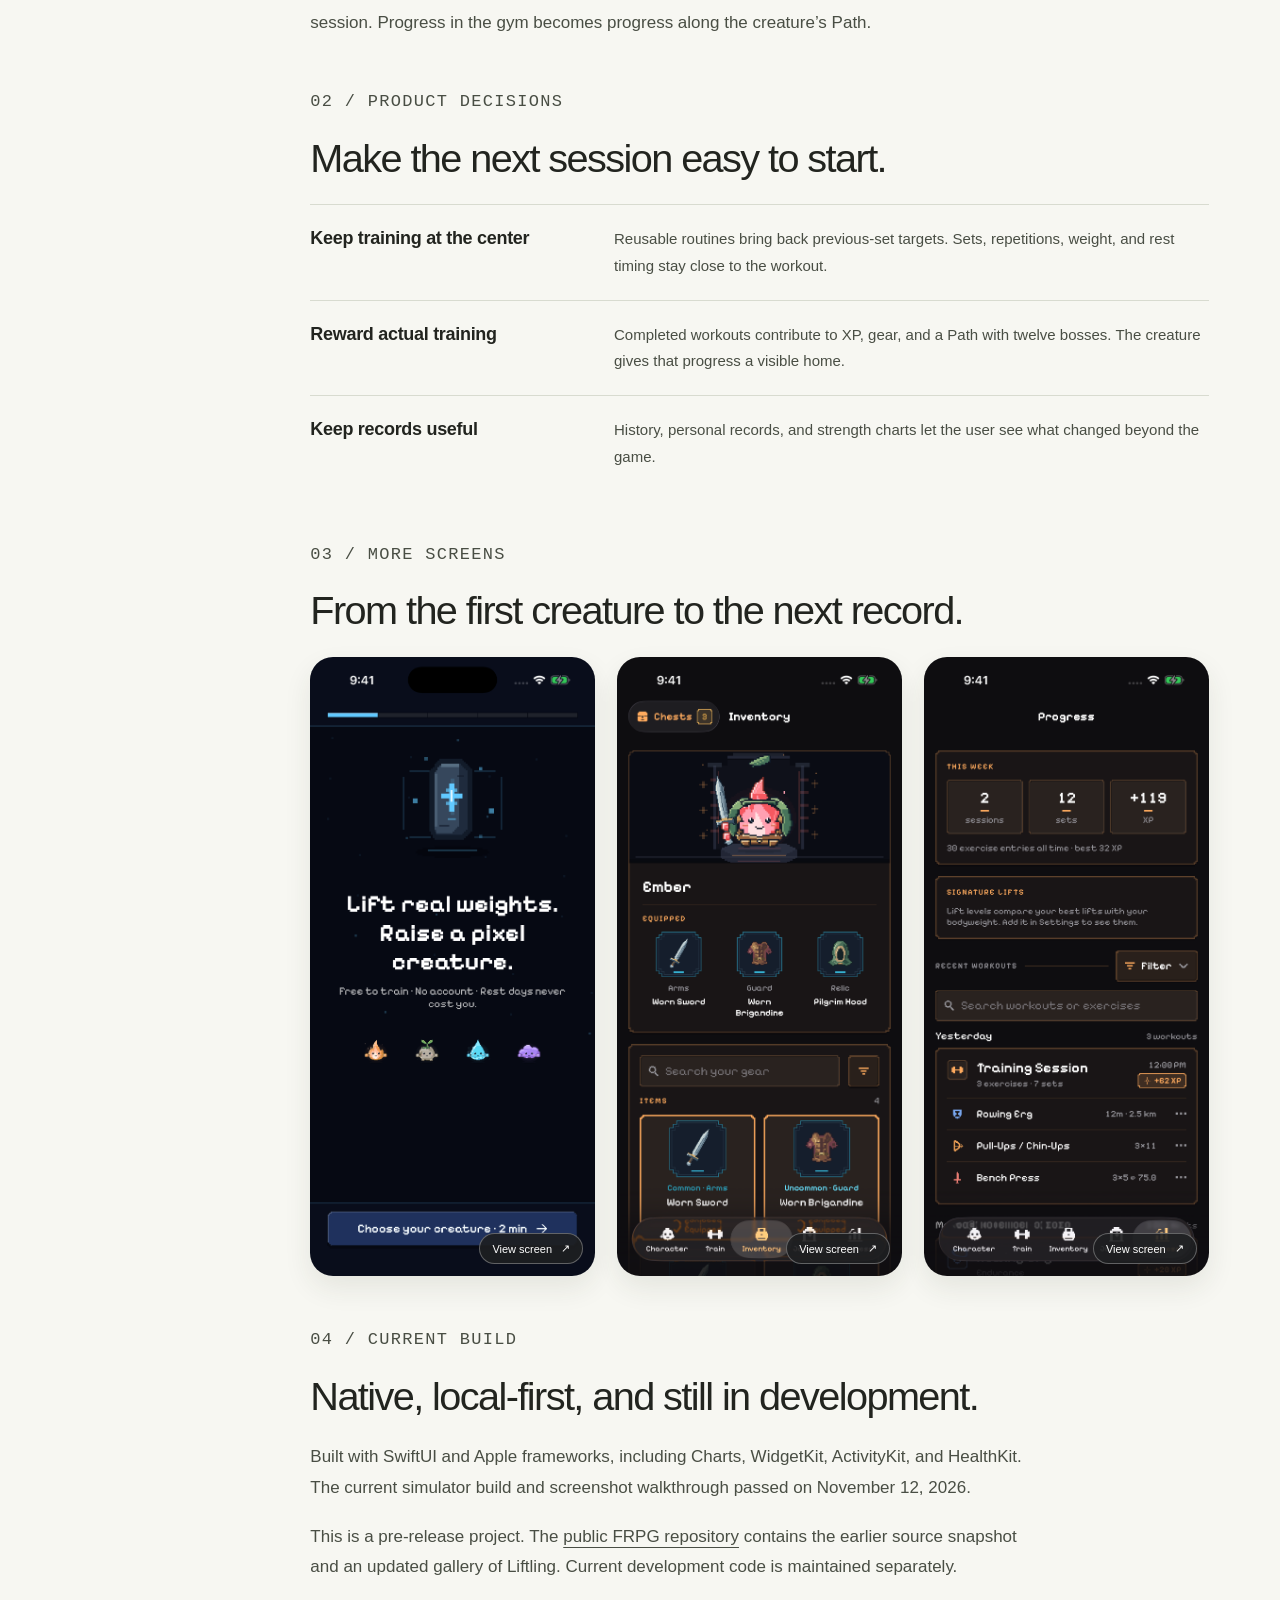
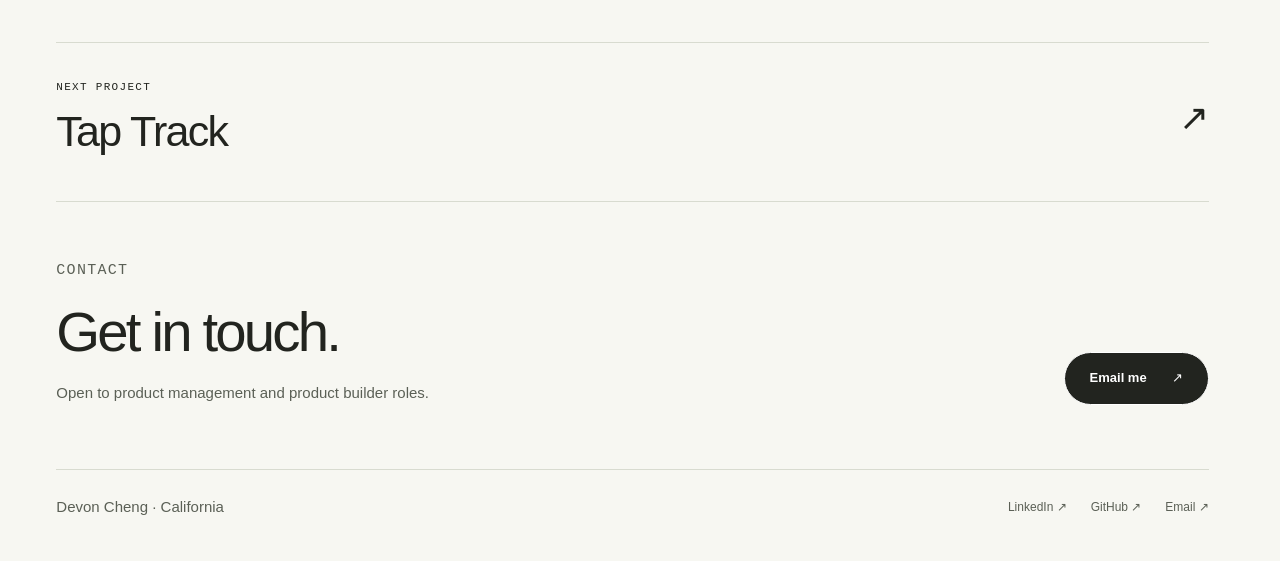
==== commit 7791cd7f: "Remove résumé downloads from portfolio" ====
--- a/projects/frpg/index.html
+++ b/projects/frpg/index.html
@@ -29,7 +29,6 @@
 <a class="wordmark" href="../../" aria-label="Devon Cheng, home"><span class="monogram" aria-hidden="true">d</span>Devon Cheng</a>
 <nav class="main-nav" aria-label="Main navigation">
 <a href="../../#work">Work</a><a href="../../#about">About</a>
-<a href="../../assets/documents/devon-cheng-resume.pdf" download>Résumé <span aria-hidden="true">↓</span></a>
 <a class="nav-contact" href="mailto:yic159@ucsd.edu">Contact <span class="arrow" aria-hidden="true">↗</span></a>
 </nav></div></header><main id="main"><section class="case-intro wrap" aria-labelledby="case-title">
 <a class="back-link" href="../../#work">← All work</a><p class="eyebrow case-kicker">02 / FRPG / Liftling <span class="status-tag">iOS · PRE-RELEASE</span></p>
@@ -43,7 +42,6 @@
 <div class="footer-bottom"><p>Devon Cheng · California</p><div class="social-links">
 <a href="https://www.linkedin.com/in/devoncheng3/">LinkedIn <span aria-hidden="true">↗</span></a>
 <a href="https://github.com/devon4899">GitHub <span aria-hidden="true">↗</span></a>
-<a href="../../assets/documents/devon-cheng-resume.pdf" download>Résumé <span aria-hidden="true">↓</span></a>
 <a href="mailto:yic159@ucsd.edu">Email <span aria-hidden="true">↗</span></a>
 </div></div></footer>
 <dialog class="lightbox" aria-label="Enlarged product screenshot" aria-describedby="lightbox-caption">
--- a/assets/site.css
+++ b/assets/site.css
@@ -82,6 +82,7 @@
 .project-summary .project-actions .pill-link { margin-top: 0; }
 .product-link { min-height: 52px; gap: 14px; padding: 15px 23px; border-color: var(--purple); background: var(--purple); color: #fff; font-size: 16px; font-weight: 650; }
 .product-link:hover { border-color: #442da4; background: #442da4; color: #fff; }
+.hirenao-project .project-actions .pill-link { width: 180px; min-height: 48px; justify-content: space-between; gap: 14px; padding: 12px 20px; font-size: 14px; }
 .project-image { margin: 0 clamp(24px, 4.3vw, 58px); }
 .screenshot-link { display: block; position: relative; text-decoration: none; border-radius: 7px; overflow: hidden; }
 .screenshot-link img { width: 100%; }
